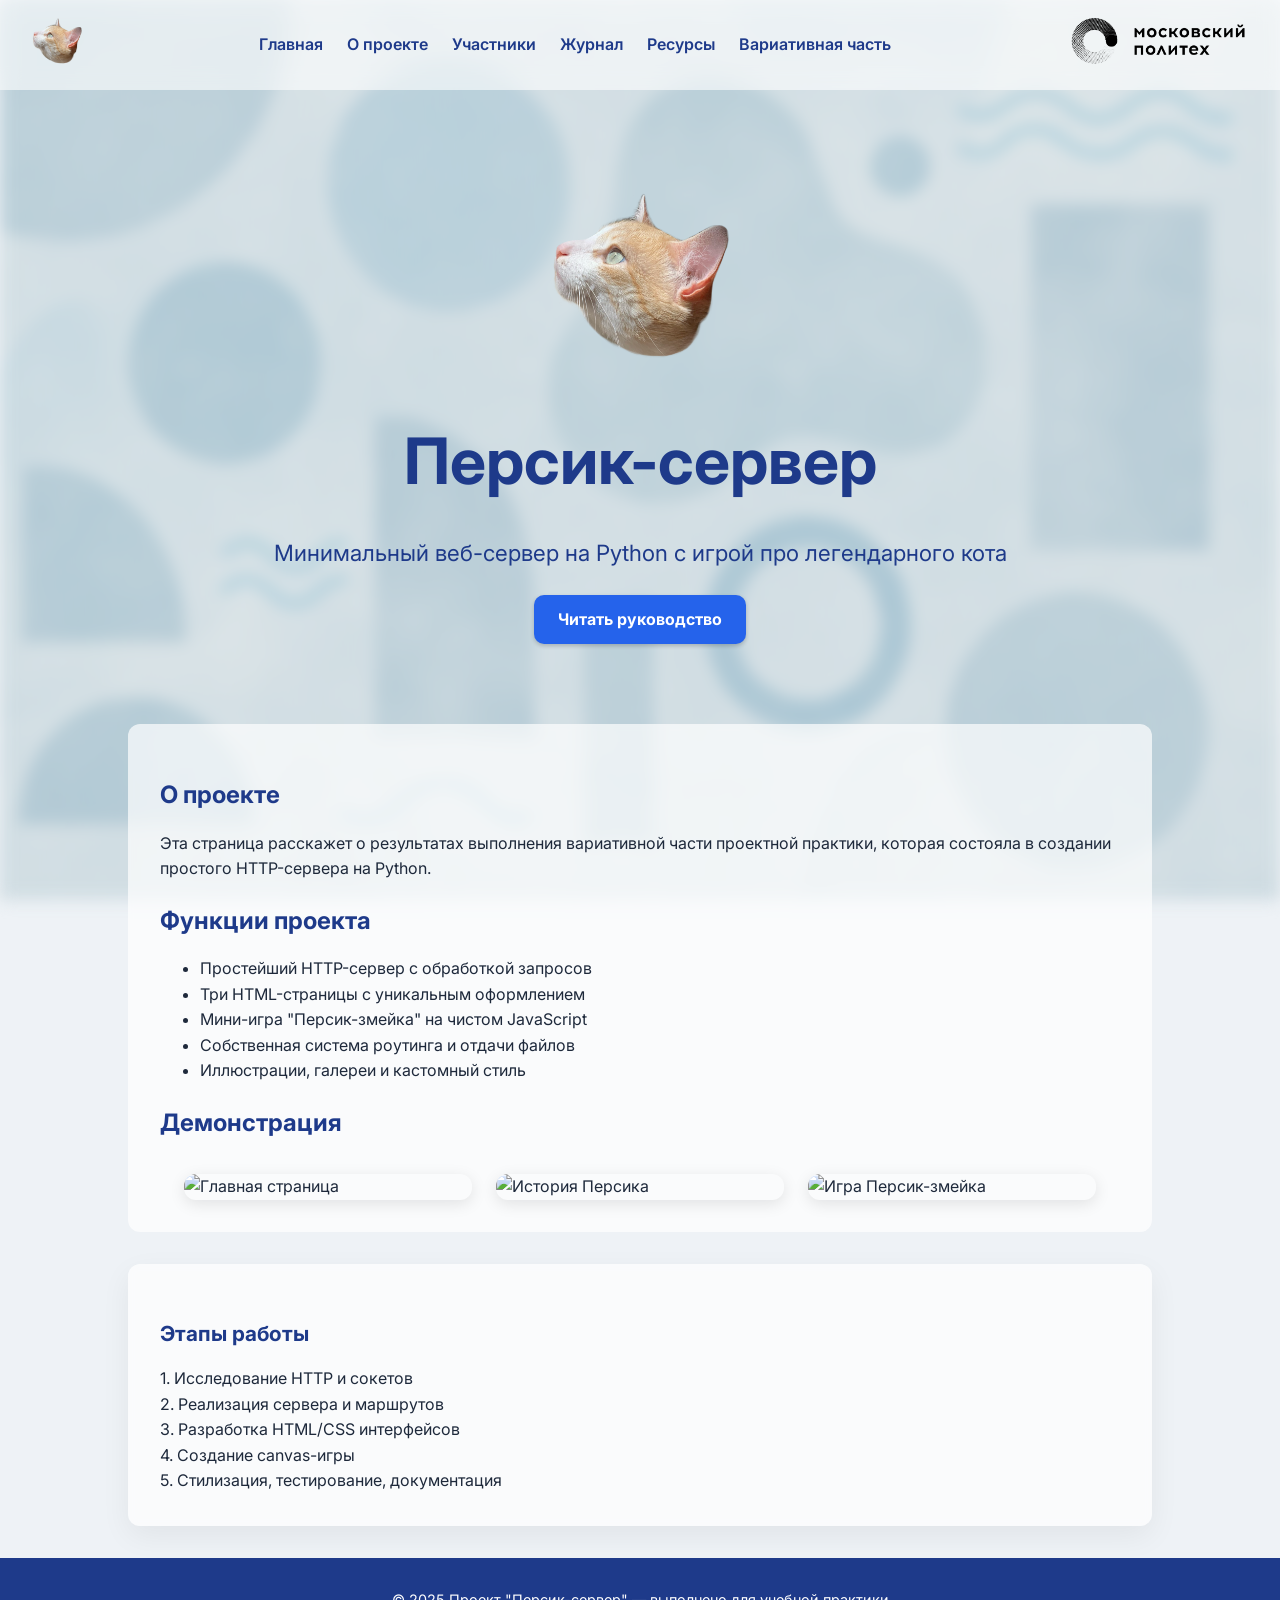
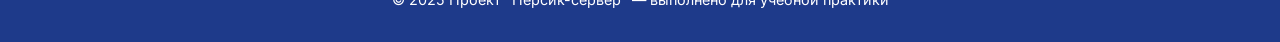
==== docs/site/pers.html @ 9be678e7 "сайт для открытия на гите" ====
<!DOCTYPE html>
<html lang="ru">
<head>
  <meta charset="UTF-8" />
  <title>Персик — Мини-сервер</title>
  <link href="https://fonts.googleapis.com/css2?family=Inter:wght@400;600;700&display=swap" rel="stylesheet">
  <link rel="stylesheet" href="css/style.css" />
  <link rel="icon" href="favicon.ico" type="image/x-icon">
</head>
<body>
  <div class="hero-bg"></div>

  <header class="alt-header">
    <div class="logo-left">
      <img src="image/per-logo.png" alt="Персик Logo" />
    </div>
    <nav>
      <a href="index.html">Главная</a>
        <a href="about.html">О проекте</a>
        <a href="team.html">Участники</a>
        <a href="log.html">Журнал</a>
        <a href="resources.html">Ресурсы</a>
        <a href="pers.html">Вариативная часть</a>
    </nav>
    <div class="mp-logo">
      <img src="image/politech.png" alt="Московский Политех" />
    </div>
  </header>

  <main>
    <section class="hero-content">
      <img src="image/per-logo.png" alt="Персик Logo" class="hero-logo" />
      <h1>Персик-сервер</h1>
      <p>Минимальный веб-сервер на Python с игрой про легендарного кота</p>
      <a href="docs.html" class="button">Читать руководство</a>
    </section>

    <section class="page-content">
      <h2>О проекте</h2>
      <p>Эта страница расскажет о результатах выполнения вариативной части проектной практики, которая состояла в создании простого HTTP-сервера на Python.</p>

      <h2>Функции проекта</h2>
      <ul>
        <li>Простейший HTTP-сервер с обработкой запросов</li>
        <li>Три HTML-страницы с уникальным оформлением</li>
        <li>Мини-игра "Персик-змейка" на чистом JavaScript</li>
        <li>Собственная система роутинга и отдачи файлов</li>
        <li>Иллюстрации, галереи и кастомный стиль</li>
      </ul>

      <h2>Демонстрация</h2>
      <div class="figma-screens">
        <img src="image/screen-index.png" alt="Главная страница" />
        <img src="image/screen-about.png" alt="История Персика" />
        <img src="image/screen-game.png" alt="Игра Персик-змейка" />
      </div>
    </section>

    <section class="timeline-entry">
      <h3>Этапы работы</h3>
      <p>1. Исследование HTTP и сокетов</p>
      <p>2. Реализация сервера и маршрутов</p>
      <p>3. Разработка HTML/CSS интерфейсов</p>
      <p>4. Создание canvas-игры</p>
      <p>5. Стилизация, тестирование, документация</p>
    </section>
  </main>

  <footer class="dark-footer sticky-footer">
    <p>© 2025 Проект "Персик-сервер" — выполнено для учебной практики</p>
  </footer>
</body>
</html>
---- docs/site/css/style.css ----
/* Базовая стилистика */
body {
  font-family: 'Inter', sans-serif;
  margin: 0;
  padding: 0;
  background-color: #eef2f6;
  color: #1e293b;
  line-height: 1.6;
}

h1, h2 {
  color: #1e3a8a;
  margin-bottom: 1rem;
  font-weight: 700;
}

a {
  text-decoration: none;
  color: #1e3a8a;
  font-weight: 600;
  transition: 0.3s ease;
}

a:hover {
  opacity: 0.8;
}

/* Фоновая картинка с блюром */
.hero-bg {
  position: fixed;
  top: 0;
  left: 0;
  width: 100%;
  height: 100vh;
  background-image: url("../image/hero-bg.png");
  background-size: cover;
  background-position: center;
  filter: blur(8px);
  z-index: -1;
  image-rendering: pixelated;
}

/* Единая шапка */
.alt-header {
  display: flex;
  justify-content: space-between;
  align-items: center;
  background-color: rgba(255, 255, 255, 0.6);
  padding: 1rem 2rem;
  backdrop-filter: blur(10px);
  position: relative;
  z-index: 10;
}

.alt-header nav {
  display: flex;
  gap: 1.5rem;
}

.alt-header nav a {
  color: #1e3a8a;
  font-weight: 600;
}

.logo-left img,
.mp-logo img {
  height: 50px;
}

/* Главный экран */
.hero-content {
  text-align: center;
  padding: 6rem 1rem 3rem;
  position: relative;
  z-index: 1;
  color: #1e3a8a;
}

.hero-logo {
  height: 180px;
  margin-bottom: 1.5rem;
}

.hero-content h1 {
  font-size: 4rem;
  margin: 0.2em 0;
  font-weight: 700;
}

.hero-content p {
  font-size: 1.4rem;
  margin-bottom: 1.5rem;
}

.button {
  background-color: #2563eb;
  color: white;
  padding: 0.75rem 1.5rem;
  border-radius: 10px;
  font-weight: bold;
  box-shadow: 0 2px 4px rgba(0,0,0,0.2);
  display: inline-block;
}

/* Секция информации и контент */
.info,
.page-content {
  padding: 2rem;
  max-width: 960px;
  margin: 2rem auto;
  background-color: rgba(255, 255, 255, 0.685);
  border-radius: 12px;
  backdrop-filter: blur(3px);
  position: relative;
  z-index: 1;
  color: #1e293b;
}

/* Нижний футер */
.dark-footer {
  background-color: #1e3a8a;
  color: white;
  padding: 1rem;
  text-align: center;
  font-size: 0.9rem;
  margin-top: 2rem;
}

/* Адаптивность */
@media (max-width: 768px) {
  .hero-content h1 {
    font-size: 2.5rem;
  }

  .hero-logo {
    height: 100px;
  }

  .alt-header nav {
    flex-direction: column;
    gap: 10px;
  }

  .info, .page-content {
    margin: 1rem;
    padding: 1.5rem;
  }
}

html, body {
  height: 100%;
}

body {
  display: flex;
  flex-direction: column;
}

main {
  flex: 1;
}

.sticky-footer {
  margin-top: auto;
}

.team-section {
  background-color: rgba(255, 255, 255, 0.8);
  padding: 1.5rem 2rem;
  margin: 2rem 0;
  border-radius: 12px;
  box-shadow: 0 4px 10px rgba(0,0,0,0.05);
}

.team-section h2 {
  margin-bottom: 1rem;
  color: #1e3a8a;
  font-weight: 700;
}

.team-section ul {
  padding-left: 1.2rem;
}

.team-section ul li {
  margin-bottom: 0.4rem;
}

.team-grid {
  display: grid;
  grid-template-columns: repeat(auto-fit, minmax(320px, 1fr));
  gap: 2rem;
  margin-top: 2rem;
}

.team-card {
  background-color: rgba(255, 255, 255, 0.685);
  padding: 1.5rem;
  border-radius: 16px;
  box-shadow: 0 8px 20px rgba(0, 0, 0, 0.05);
  transition: 0.3s ease;
}

.team-card:hover {
  transform: translateY(-3px);
}

.team-card h2 {
  margin-bottom: 1rem;
  color: #1e3a8a;
  font-weight: 700;
}

.team-card ul {
  padding-left: 1.2rem;
  margin: 0;
}

.team-card li {
  margin-bottom: 0.5rem;
}

.team-grid {
  display: grid;
  grid-template-columns: repeat(auto-fit, minmax(360px, 1fr));
  gap: 2rem;
  padding: 2rem;
  max-width: 1280px;
  margin: 0 auto;
}

.page-heading {
  width: 100%;
  max-width: 800px;
  margin: 2rem auto 0;
  background-color: rgba(255, 255, 255, 0.685);
  border-radius: 16px;
  backdrop-filter: blur(4px);
  text-align: center;
  padding: 2.5rem 1.5rem;
  box-shadow: 0 8px 24px rgba(0,0,0,0.05);
}

.page-heading h1 {
  font-size: 2.8rem;
  font-weight: 800;
  color: #1e3a8a;
  margin: 0;
}

.figma-screens {
  display: flex;
  justify-content: center;
  gap: 1.5rem;
  margin-top: 2rem;
  flex-wrap: wrap;
}

.figma-screens img {
  width: 30%;
  border-radius: 12px;
  box-shadow: 0 4px 16px rgba(0,0,0,0.1);
  transition: transform 0.3s ease;
  object-fit: cover;
}

.figma-screens img:hover {
  transform: scale(1.03);
}

/* Адаптив под мобилку */
@media (max-width: 768px) {
  .figma-screens img {
    width: 100%;
  }
}

.timeline-entry {
  background-color: rgba(255, 255, 255, 0.685);
  margin: 2rem auto;
  padding: 2rem;
  max-width: 960px;
  border-radius: 12px;
  box-shadow: 0 10px 30px rgba(0,0,0,0.06);
  transition: 0.3s ease;
  backdrop-filter: blur(5px);
}

.timeline-entry:hover {
  transform: translateY(-5px);
  box-shadow: 0 15px 35px rgba(0,0,0,0.1);
}

.timeline-entry h3 {
  color: #1e3a8a;
  font-size: 1.3rem;
  margin-bottom: 1rem;
}

.timeline-entry p {
  font-size: 1rem;
  color: #1e293b;
  margin: 0;
}
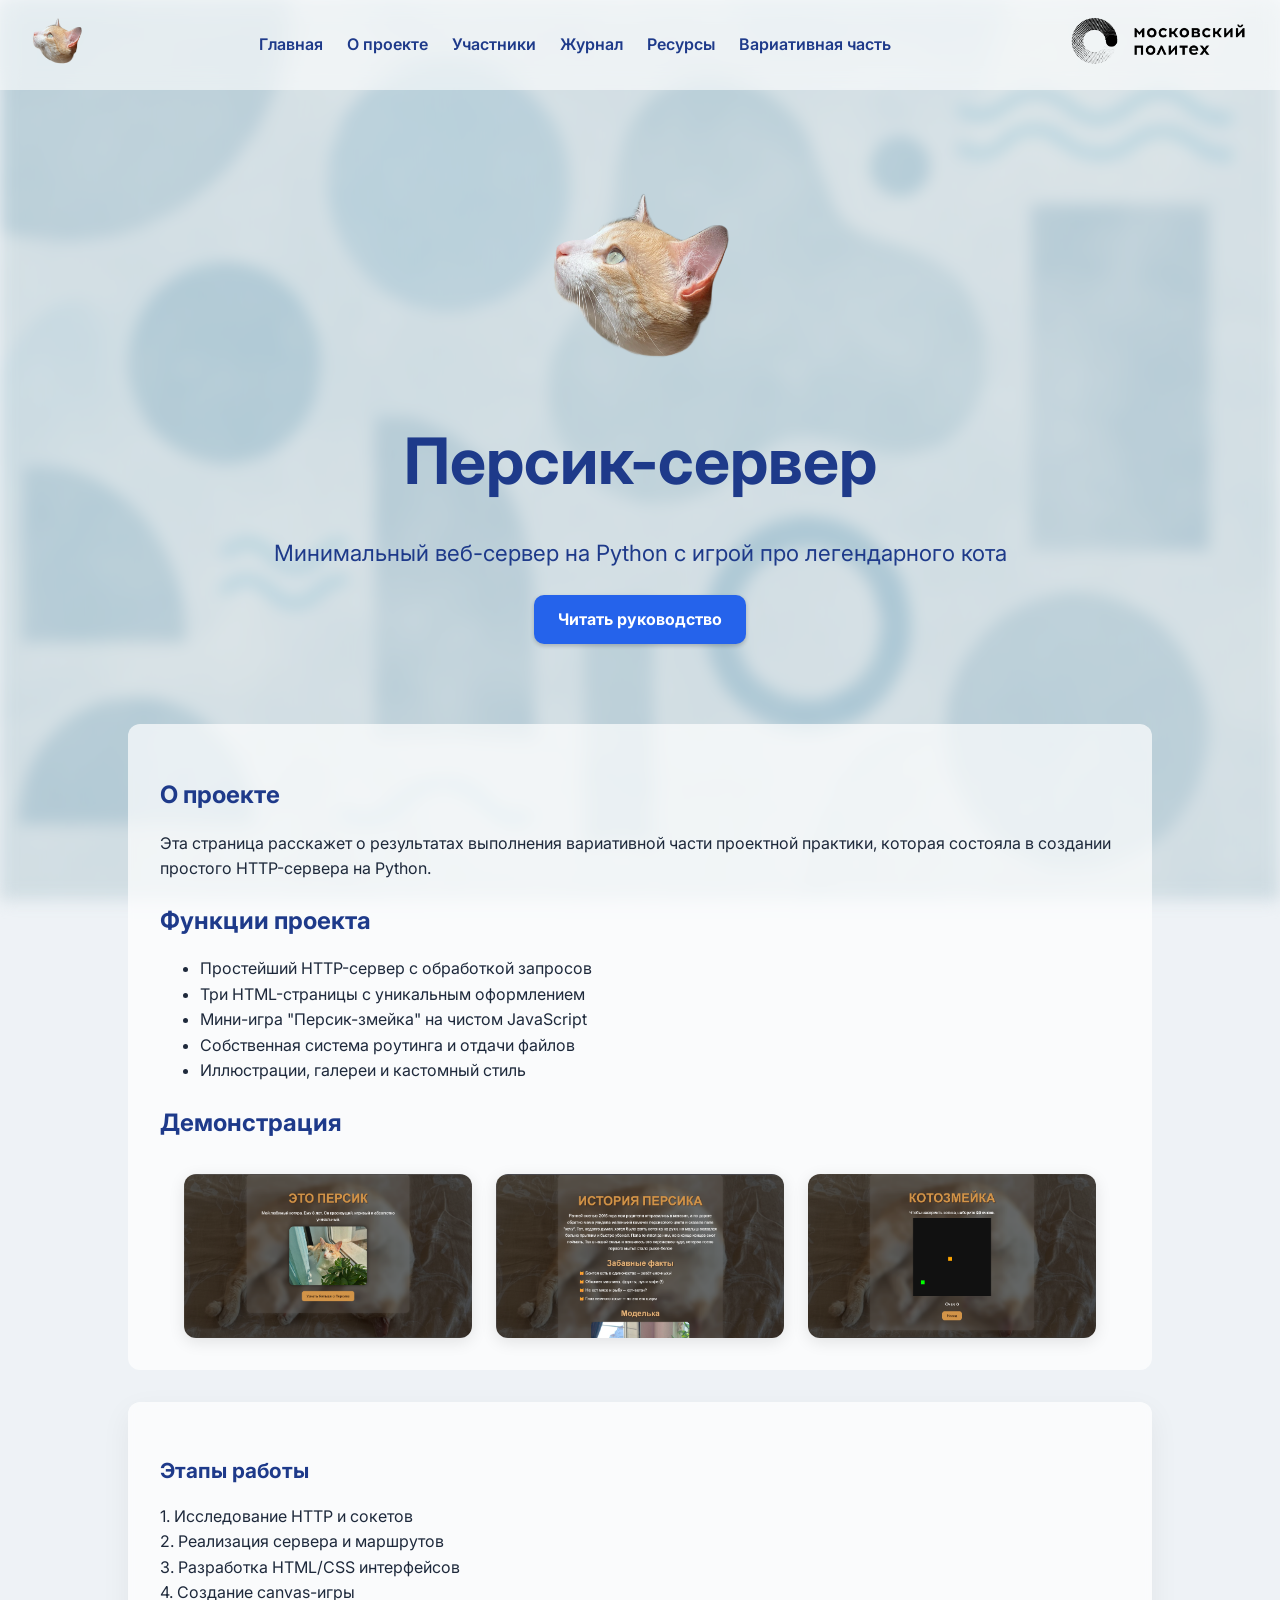
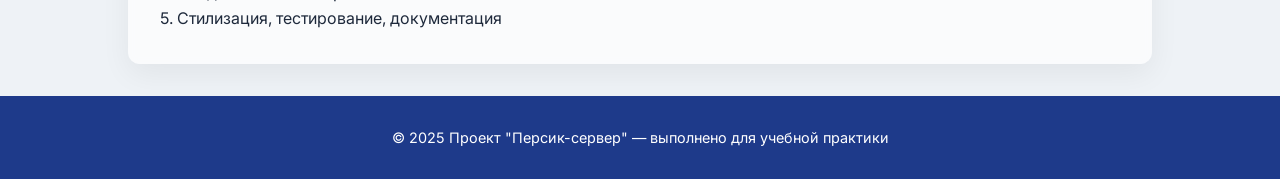
==== commit bffd8577: "сайт для открытия на гите" ====
--- a/docs/site/pers.html
+++ b/docs/site/pers.html
@@ -50,9 +50,9 @@
 
       <h2>Демонстрация</h2>
       <div class="figma-screens">
-        <img src="image/screen-index.png" alt="Главная страница" />
-        <img src="image/screen-about.png" alt="История Персика" />
-        <img src="image/screen-game.png" alt="Игра Персик-змейка" />
+        <img src="image/главная_страница.png" alt="Главная страница" />
+        <img src="image/история.png" alt="История Персика" />
+        <img src="image/игра.png" alt="Игра Персик-змейка" />
       </div>
     </section>
 
